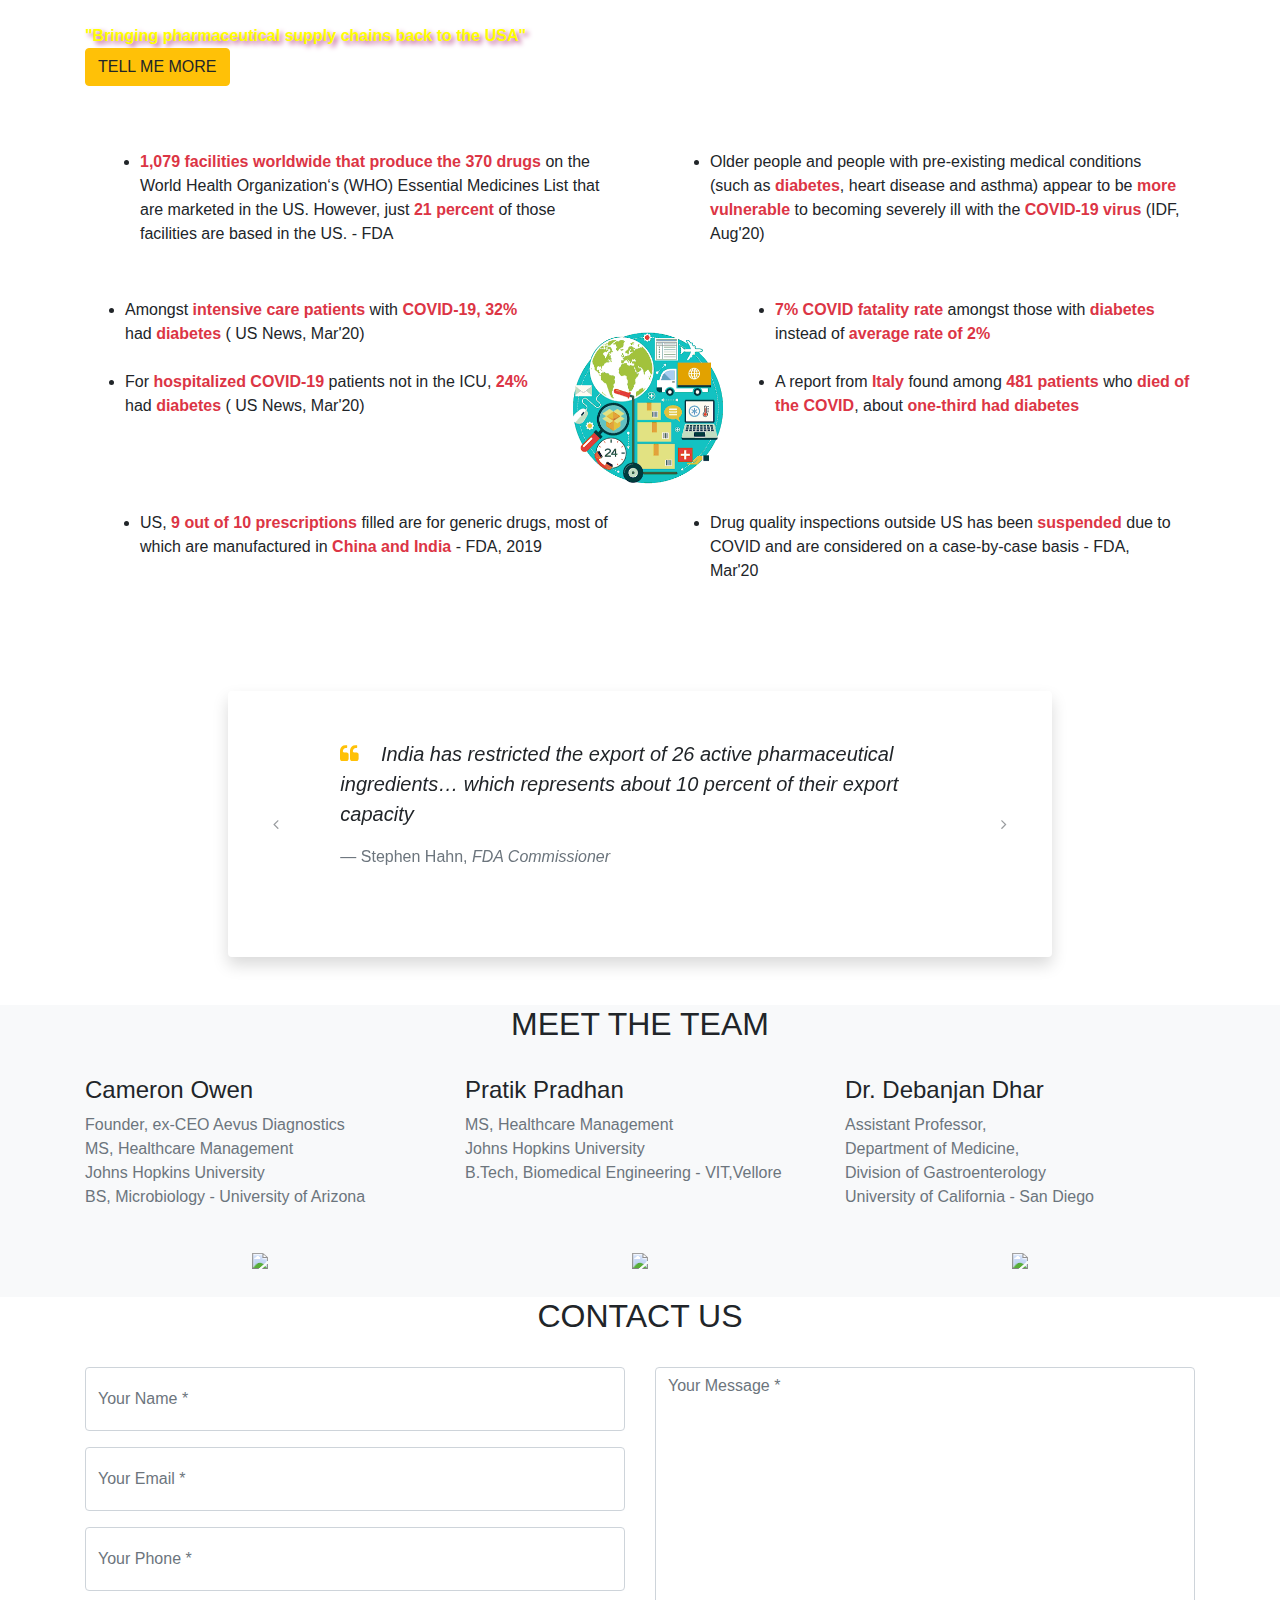
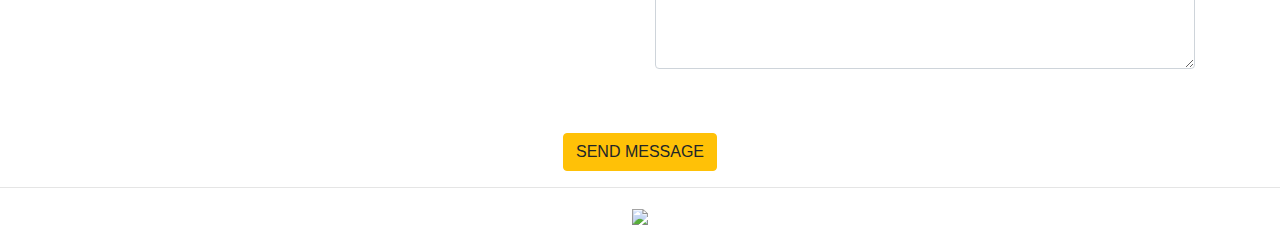
==== index.html @ 58c50e94 "Update index.html" ====
<!DOCTYPE html>
<html lang="en">

<head>

  <meta charset="utf-8" />
  <meta name="viewport" content="width=device-width, initial-scale=1, shrink-to-fit=no" />
  <meta name="description" content="https://www.rbio.online/
Synthetic biotechnology techniques for insulin manufacturing to make diabetes cure more affordable and accessible. " />
  <meta name="author" content="" />
  <title>Insulin Manufacturing | RBIO | United States</title>
  <link rel="icon" type="image/x-icon" href="images\logo.png" />
  <!-- Font Awesome icons (free version)-->
  <link rel="stylesheet" href="path/to/font-awesome/css/font-awesome.min.css">
  <!-- Add icon library -->
<link rel="stylesheet" href="https://cdnjs.cloudflare.com/ajax/libs/font-awesome/4.7.0/css/font-awesome.min.css">
  <script src="https://use.fontawesome.com/releases/v5.13.0/js/all.js" crossorigin="anonymous"></script>
  <!-- Google fonts-->
  <link href="https://fonts.googleapis.com/css2?family=Libre+Baskerville:wght@700&display=swap" rel="stylesheet">
  <link href="https://fonts.googleapis.com/css2?family=Red+Rose&display=swap" rel="stylesheet">
  <link href="https://fonts.googleapis.com/css2?family=Merriweather&display=swap" rel="stylesheet">
  <link href="https://fonts.googleapis.com/css2?family=Marcellus&display=swap" rel="stylesheet">
  <link href="https://fonts.googleapis.com/css2?family=Montserrat:wght@500&family=Nanum+Gothic:wght@700&display=swap" rel="stylesheet">
  <link href="https://fonts.googleapis.com/css?family=Montserrat:400,700" rel="stylesheet" type="text/css" />
  <link href="https://fonts.googleapis.com/css?family=Droid+Serif:400,700,400italic,700italic" rel="stylesheet" type="text/css" />
  <link href="https://fonts.googleapis.com/css?family=Roboto+Slab:400,100,300,700" rel="stylesheet" type="text/css" />
  <link href="https://fonts.googleapis.com/css2?family=Gayathri:wght@700&display=swap" rel="stylesheet">
  <!-- Core theme CSS (includes Bootstrap)-->
  <link href="css/styles.css" rel="stylesheet" />
  <!-- Bootstrap -->

<!-- ===================================================== -->
<!-- TEMP -->
<link rel="stylesheet" href="https://cdnjs.cloudflare.com/ajax/libs/aos/2.1.1/aos.css">
<!-- ===================================================== -->

  <!-- CSS only -->
  <link rel="stylesheet" href="https://stackpath.bootstrapcdn.com/bootstrap/4.5.2/css/bootstrap.min.css" integrity="sha384-JcKb8q3iqJ61gNV9KGb8thSsNjpSL0n8PARn9HuZOnIxN0hoP+VmmDGMN5t9UJ0Z" crossorigin="anonymous">

</head>

<body id="page-top">
  <!-- Navigation-->
  <nav class="navbar navbar-expand-lg navbar-dark fixed-top  nav-black " id="mainNav">
    <div class="container-fluid ">
      <a class="navbar-brand js-scroll-trigger" href="#page-top"><img class="brand-image" src="images\rbio vector fina.webp" alt="" /></a>
      <button class="navbar-toggler navbar-toggler-right" type="button" data-toggle="collapse" data-target="#navbarResponsive" aria-controls="navbarResponsive" aria-expanded="false" aria-label="Toggle navigation">
        Menu
        <i class="fas fa-bars ml-1"></i>
      </button>
      <div class="collapse navbar-collapse my-2 my-sm-0  " id="navbarResponsive">
        <ul class="navbar-nav text-uppercase ml-auto ">
          <li class="nav-item"><a class="nav-link js-scroll-trigger" href="#tell-me-more">Home</a></li>
          <li class="nav-item"><a class="nav-link js-scroll-trigger" href="about-us.html">About Us</a></li>
          <li class="nav-item"><a class="nav-link js-scroll-trigger" href="#team">Team</a></li>
          <li class="nav-item"><a class="nav-link js-scroll-trigger" href="#contact">Contact</a></li>
        </ul>
      </div>
    </div>
  </nav>
  <!-- Masthead-->
  <header class="masthead">
    <div class="container">
      <picture>
        <img class="logo-image" src="images\rbio vector fina.webp" alt="">
      </picture>
      <div class="masthead-heading" style="color:yellow; font-weight:700; text-shadow:3px 3px 5px #bc5090; ">"Bringing pharmaceutical supply chains back to the USA"</div>
      <div class="tell-me">
        <a class="btn btn-warning btn-xl text-uppercase js-scroll-trigger " href="#tell-me-more">Tell Me More</a>
      </div>
    </div>
  </header>

  <!-- tell me more -->
<br><br>
  <section class="pb-5 tell-me-padding" id="tell-me-more">

    <div class="container">

      <div class="row">
        <div class="col-md-6">
        <div class="card border-0 ">
            <div class="card-body " data-delay="1000"  style="padding-top: 0; padding-right: 0; padding-left:0;">
         <div class="container">
          <div class="box">
            <div class="content">

              <p data-aos="fade-up" class="card-text text-dark ">
                <ul>
                  <li data-aos="fade-left"> <b class="text-danger">1,079 facilities worldwide that produce the 370 drugs </b> on the World Health Organization‘s (WHO) Essential Medicines List that are marketed in the US. However, just <b class="text-danger">21 percent </b> of those facilities are based in the US. - FDA</li>
                </ul>
              </p>
              </div>
          </div>
        </div>
      </div>
    </div>
  </div>
  <div class="col-md-6">
    <div class="card border-0 ">
        <div class="card-body " data-delay="1000"  style="padding-top: 0; padding-right: 0; padding-left:0;">
     <div class="container">
      <div class="box">
        <div class="content">

          <p data-aos="fade-up" class="card-text text-dark ">
            <ul>
              <li data-aos="fade-right">Older people and people with pre-existing medical conditions (such as <b class="text-danger">diabetes</b>, heart disease and asthma) appear to be <b class="text-danger">more vulnerable</b> to becoming severely ill with the <b class="text-danger">COVID-19 virus</b> (IDF, Aug'20)</li>
             

            </ul>
          </p>
          </div>
      </div>
    </div>
  </div>
</div>
</div>
</div>
        <div class="row">
          <br>
          <div class="col-md-5" style="padding-top: 0; padding-right: 0; padding-left:0;">
            <div class="card border-0 ">
                <div class="card-body " data-delay="1000" style="padding-top: 0; padding-right: 0; padding-left:0;">
                  <!-- <h5 class="card-title">Card title</h5> -->
            <div class="container">
              <div class="box">
                <div class="content">

                  <p data-aos="fade-up" class="card-text text-dark ">
                    <ul>
                      <li data-aos="fade-left">Amongst <b class="text-danger">intensive care patients</b> with <b class="text-danger">COVID-19, 32%</b> had <b class="text-danger">diabetes</b> ( US News, Mar'20)</li>
<br>
                      <li data-aos="fade-left">For <b class="text-danger">hospitalized COVID-19</b> patients not in the ICU, <b class="text-danger">24%</b> had <b class="text-danger">diabetes</b> ( US News, Mar'20)</li>
                      
                     
                    </ul>
                  </p>
                  </div>
              </div>
            </div>

                </div>
              </div>

          </div>
          <div class="col-md-2" style="padding-top: 0; padding-right: 0; padding-left:0; padding-bottom: 10px;">
            <br><br>
              <img data-aos="fade-up" src="images\tell-me (1).png"  class="img-fluid" alt="" >
          </div>

          <div class="col-md-5" style="padding-top: 0; padding-right: 0; padding-left:0;">
            <div class="card border-0 ">
                <div class="card-body " data-delay="1000" style="padding-top: 0; padding-right: 0; padding-left:0;">
            <div class="container"  style="padding-top: 0; padding-right: 0; padding-left:0;">
              <div class="box">
                <div class="content">

                  <p data-aos="fade-up" class="card-text text-dark ">
                    <ul>
                      <li data-aos="fade-right"><b class="text-danger">7% COVID fatality rate</b> amongst those with <b class="text-danger">diabetes</b> instead of <b class="text-danger">average rate of 2%</b></li>
<br>
                      <li data-aos="fade-right">A report from <b class="text-danger">Italy</b> found among <b class="text-danger">481 patients</b> who <b class="text-danger">died of the COVID</b>, about <b class="text-danger">one-third had diabetes</b></li>

                    </ul>
                  </p>
                  </div>
              </div>
            </div>

                </div>
              </div>

          </div>
        </div>
        <div class="row">
          <div class="col-md-6">
          <div class="card border-0 ">
              <div class="card-body " data-delay="1000"  style="padding-top: 0; padding-right: 0; padding-left:0;">
           <div class="container">
            <div class="box">
              <div class="content">
  
                <p data-aos="fade-up" class="card-text text-dark ">
                  <ul>
                    <li data-aos="fade-left">US,<b class="text-danger"> 9 out of 10 prescriptions</b> filled are for generic drugs, most of which are manufactured in <b class="text-danger">China and India</b>   - FDA, 2019</li>
                    <br>
                                         
                  </ul>
                </p>
                </div>
            </div>
          </div>
        </div>
      </div>
    </div>
    <div class="col-md-6">
      <div class="card border-0 ">
          <div class="card-body " data-delay="1000"  style="padding-top: 0; padding-right: 0; padding-left:0;">
       <div class="container">
        <div class="box">
          <div class="content">
  
            <p data-aos="fade-up" class="card-text text-dark ">
              <ul>
                <li data-aos="fade-right">Drug quality inspections outside US has been <b class="text-danger">suspended</b> due to COVID and are considered on a case-by-case basis - FDA, Mar'20
                </li>
<br>               
  
              </ul>
            </p>
            </div>
        </div>
      </div>
    </div>
  </div>
  </div>
  </div>
      </div>


<br><br>

        <div data-aos="fade-up" class="col-lg-10 col-xl-8 mx-auto">
          <div class="p-5 bg-white shadow rounded">
            <!-- Bootstrap carousel-->
            <div class="carousel slide" id="carouselExampleIndicators" data-ride="carousel">
              <!-- Bootstrap carousel indicators [nav] -->
              <ol class="carousel-indicators mb-0">
                <li class="active" data-target="#carouselExampleIndicators" data-slide-to="0"></li>
                <li data-target="#carouselExampleIndicators" data-slide-to="1"></li>
                <li data-target="#carouselExampleIndicators" data-slide-to="2"></li>
              </ol>


              <!-- Bootstrap inner [slides]-->
              <div class="carousel-inner px-5 pb-4">
                <!-- Carousel slide-->
                <div class="carousel-item active">
                  <div class="media">
                    <!-- <img class="rounded-circle img-thumbnail" src="images\Stephen_M._Hahn_official_photo.jpg" alt="" width="75"> -->
                    <div class="media-body ml-3">
                      <blockquote class="blockquote border-0 p-0">
                        <p class="font-italic lead"> <i class="fa fa-quote-left mr-3 text-warning"></i> India has restricted the export of 26 active pharmaceutical ingredients… which represents about 10 percent of their export capacity</p>
                        <footer class="blockquote-footer">Stephen Hahn,
                          <cite title="Source Title">FDA Commissioner</cite>
                        </footer>
                      </blockquote>
                    </div>
                  </div>
                </div>

                <!-- Carousel slide-->
                <div class="carousel-item">
                  <div class="media">
                    <!-- <img class="rounded-circle img-thumbnail" src="images\images.png" alt="" width="75"> -->
                    <div class="media-body ml-3">
                      <blockquote class="blockquote border-0 p-0">
                        <p class="font-italic lead"> <i class="fa fa-quote-left mr-3 text-warning"></i>FDA has identified about 20 other drugs, which solely source their active pharmaceutical ingredients or finished drug products from China</p>
                        <footer class="blockquote-footer">FDA statement,
                          <cite title="Source Title">Feb'20</cite>
                        </footer>
                      </blockquote>
                    </div>
                  </div>
                </div>

                <!-- Carousel slide-->
                <div class="carousel-item">
                  <div class="media">
                    <!-- <img class="rounded-circle img-thumbnail" src="images\jp duffy.jpg" alt="" width="75"> -->
                    <div class="media-body ml-3">
                      <blockquote class="blockquote border-0 p-0">
                        <p class="font-italic lead"> <i class="fa fa-quote-left mr-3 text-warning"></i>US is the largest consumer (45-50 %) of pharmaceutical products globally but imports more than half of it's APIs and finished products.</p>
                        <footer class="blockquote-footer">J.P. Duffy,
                          <cite title="Source Title">Reed Smith Partner</cite>
                        </footer>
                      </blockquote>
                    </div>
                  </div>
                </div>
              </div>


              <!-- Bootstrap controls [dots]-->
              <a class="carousel-control-prev width-auto" href="#carouselExampleIndicators" role="button" data-slide="prev" style="padding-right:8rem;">
                <i class="fa fa-angle-left text-dark text-lg"></i>
                <span class="sr-only">Previous</span>
              </a>
              <a class="carousel-control-next width-auto" href="#carouselExampleIndicators" role="button" data-slide="next" style="padding-left:8rem;">
                <i class="fa fa-angle-right text-dark text-lg"></i>
                <span class="sr-only">Next</span>
              </a>
            </div>
          </div>
        </div>
      </div>
    </div>
    </div>
  </section>


  <!-- Team-->
  <section class="page-section bg-light"  id="team">
    <div class="container">
      <div class="text-center">
        <h2 data-aos="fade-up" class="section-heading text-uppercase">Meet the Team</h2>
      </div>
      <div class="row">
        <div class="col-lg-4">
          <div class="team-member" style="margin-bottom:0;">
            <img data-aos="fade-up" style="filter:grayscale(100%);" class="mx-auto rounded-circle" src="https://media-exp1.licdn.com/dms/image/C4E03AQERvMav9IValw/profile-displayphoto-shrink_800_800/0?e=1602115200&v=beta&t=X6bChnfVKE9Q0WVl_WSbTFUnz19Z4Dm-DbPeHJP2Cxc" alt="" />
            <h4 data-aos="fade-up">Cameron Owen</h4>
            <p data-aos="fade-up" class="text-muted job-detail">Founder, ex-CEO Aevus Diagnostics<br>
              MS, Healthcare Management <br />Johns Hopkins University <br>

              BS, Microbiology - University of Arizona</p>
            <br>
          </div>
          <div style="text-align: center;">
            <a data-aos="fade-up" href="https://www.linkedin.com/in/camerondowen/" ><img style="margin:auto;" src="https://img.icons8.com/color/48/000000/linkedin.png"/></a>
          </div>
<br>
        </div>
        <div class="col-lg-4">
          <div class="team-member" style="margin-bottom:0;">
            <img data-aos="fade-up" style="filter:grayscale(100%);" class="mx-auto rounded-circle" src="images\pratik-pradhan-final.jpg" alt="" />
            <h4 data-aos="fade-up">Pratik Pradhan</h4>
            <p data-aos="fade-up" class="text-muted job-detail-2">
              MS, Healthcare Management <br>
              Johns Hopkins University <br>
              B.Tech, Biomedical Engineering - VIT,Vellore<br />
            </p>
            <br>
            <br>
          </div>
          <div style="text-align:center;">
            <a data-aos="fade-up" href="https://www.linkedin.com/in/pnishat/" ><img style="margin:auto;" src="https://img.icons8.com/color/48/000000/linkedin.png"/></a>
          </div>
<br>
        </div>
        <div class="col-lg-4">
          <div class="team-member" style="margin-bottom:0;">
            <img data-aos="fade-up" style="filter:grayscale(100%); -webkit-filter: grayscale(100%); " class="mx-auto rounded-circle" src="https://media-exp1.licdn.com/dms/image/C4D03AQFKTibyIqmXsg/profile-displayphoto-shrink_800_800/0?e=1602115200&v=beta&t=62TuybtKbGX82Ji5CXmbvQ4Ebbch2mWfKvE7vBGTvJM" alt="" />
            <h4 data-aos="fade-up">Dr. Debanjan Dhar</h4>
            <p data-aos="fade-up" class="text-muted job-detail">Assistant Professor,<br /> Department of Medicine, <br>
              Division of Gastroenterology <br>
              University of California - San Diego</p>
            <br />
      </div>
      <div style="text-align:center;">
        <a data-aos="fade-up" href="https://www.linkedin.com/in/debanjan-dhar-5b862b17/" ><img style="margin:auto;" src="https://img.icons8.com/color/48/000000/linkedin.png"/></a>
<br>
      </div>
    </div>
  </section>
  <!-- Contact-->

  <section class="page-section" id="contact">
    <div class="container">
      <div class="text-center">
        <h2 data-aos="fade-up" class="section-heading text-uppercase">Contact Us</h2>
        <br>
      </div>
      <form id="conForm" class="label" action="mailto:info@cameron@rbio.online" method="post" enctype="text/plain">
        <div class="row align-items-stretch mb-5">
          <div class="col-md-6">
            <div class="form-group">
              <input data-aos="fade-up" style="height:4rem" ; class="form-control" type="text" id="name" placeholder="Your Name *" required="required" name="Name:" data-validation-required-message="Please enter your name." value="">
              <p class="help-block text-danger"></p>
            </div>
            <div class="form-group">
              <input data-aos="fade-up" style="height:4rem" ; class="form-control" type="email" id="email" placeholder="Your Email *" required="required" name="Email: " data-validation-required-message="Please enter your email address." value="">
              <p class="help-block text-danger"></p>

            </div>
            <div class="form-group mb-md-0">
              <input data-aos="fade-up" style="height:4rem" ; class="form-control" id="phone" type="tel" placeholder="Your Phone *" required="required" name="Phone No: " data-validation-required-message="Please enter your phone number." value="">
              <p class="help-block text-danger"></p>

            </div>
          </div>
          <div class="col-md-6">
            <div class="form-group form-group-textarea mb-md-0">
              <textarea data-aos="fade-up" class="form-control" id="message" placeholder="Your Message *" required="required" name="Message sending: " data-validation-required-message="Please enter a message." rows="12" cols="40"></textarea>
              <p class="help-block text-danger"></p>

            </div>
          </div>
        </div>
        <div class="text-center">
          <div id="success"></div>
          <button data-aos="fade-up" class="btn btn-warning btn-xl text-uppercase" id="sendMessageButton" name="" type="submit">Send Message</button>
        </div>
      </form>
    </div>
  </section>

  <!-- Footer-->

  <div style="margin:auto; text-align:center;">
    <hr>
    <a style="margin:auto;"href="https://www.linkedin.com/company/rbio/about/" ><img style="margin:auto;" src="https://img.icons8.com/color/48/000000/linkedin.png"/></a>
  </div>

  <br>

  <!-- Bootstrap core JS-->
  <script src="https://cdnjs.cloudflare.com/ajax/libs/jquery/3.5.1/jquery.min.js"></script>
  <script src="https://stackpath.bootstrapcdn.com/bootstrap/4.5.0/js/bootstrap.bundle.min.js"></script>
  <!--Third party plugin JS-->
  <script src="https://cdnjs.cloudflare.com/ajax/libs/jquery-easing/1.4.1/jquery.easing.min.js"></script>
  <!-- Contact form JS-->
  <script src="assets/mail/jqBootstrapValidation.js"></script>
  <script src="assets/mail/contact_me.js"></script>
  <!-- Core theme JS-->
  <script src="js/scripts.js"></script>

  <!--  -->
  <!-- JS, Popper.js, and jQuery -->
  <script src="https://code.jquery.com/jquery-3.5.1.slim.min.js" integrity="sha384-DfXdz2htPH0lsSSs5nCTpuj/zy4C+OGpamoFVy38MVBnE+IbbVYUew+OrCXaRkfj" crossorigin="anonymous"></script>
  <script src="https://cdn.jsdelivr.net/npm/popper.js@1.16.1/dist/umd/popper.min.js" integrity="sha384-9/reFTGAW83EW2RDu2S0VKaIzap3H66lZH81PoYlFhbGU+6BZp6G7niu735Sk7lN" crossorigin="anonymous"></script>
  <script src="https://stackpath.bootstrapcdn.com/bootstrap/4.5.2/js/bootstrap.min.js" integrity="sha384-B4gt1jrGC7Jh4AgTPSdUtOBvfO8shuf57BaghqFfPlYxofvL8/KUEfYiJOMMV+rV" crossorigin="anonymous"></script>

<!-- TEMP -->
<!-- <script src="js/jquery.min.js"></script> -->
<!-- <script src="bootstrap/js/bootstrap.min.js"></script> -->
<script src="https://cdnjs.cloudflare.com/ajax/libs/aos/2.1.1/aos.js"></script>
<!-- <script src="https://cdnjs.cloudflare.com/ajax/libs/jquery-easing/1.4.1/jquery.easing.min.js"></script> -->
<!-- <script src="https://cdnjs.cloudflare.com/ajax/libs/magnific-popup.js/1.1.0/jquery.magnific-popup.min.js"></script> -->
<script src="js/script.min.js"></script>
<!-- TEMP// -->

</body>

</html>
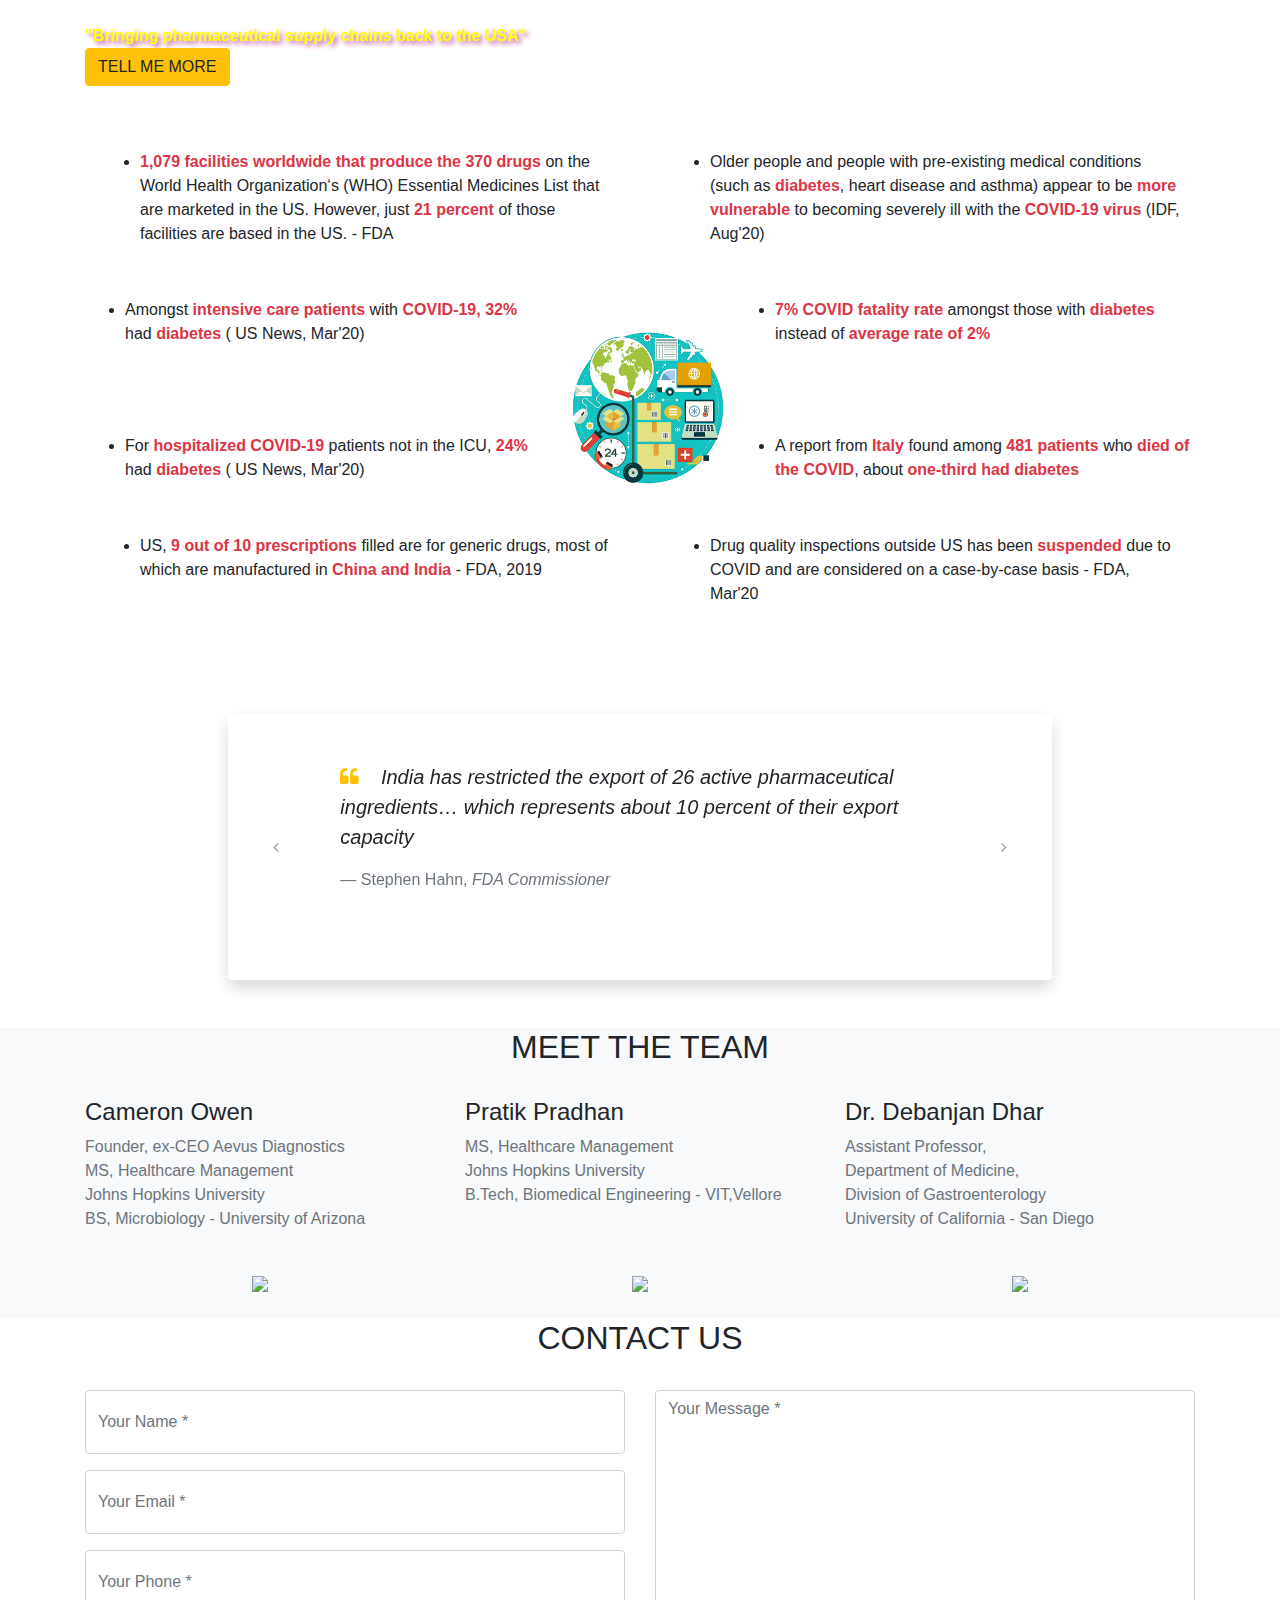
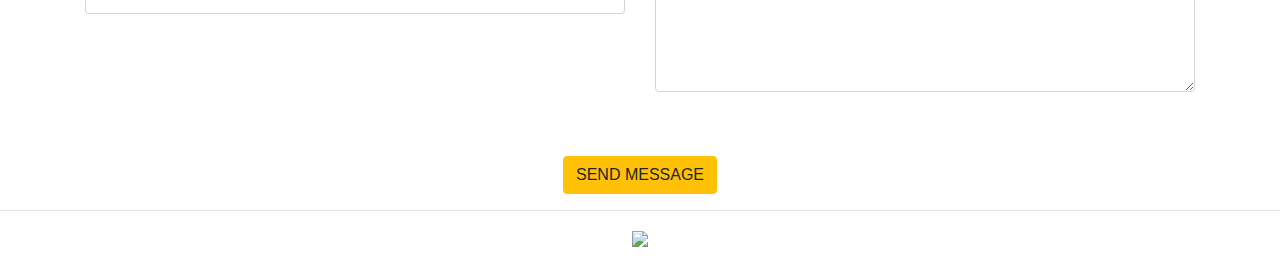
==== commit 7f425860: "Update index.html" ====
--- a/index.html
+++ b/index.html
@@ -118,8 +118,7 @@
 </div>
 </div>
         <div class="row">
-          <br>
-          <div class="col-md-5" style="padding-top: 0; padding-right: 0; padding-left:0;">
+            <div class="col-md-5" style="padding-top: 0; padding-right: 0; padding-left:0;">
             <div class="card border-0 ">
                 <div class="card-body " data-delay="1000" style="padding-top: 0; padding-right: 0; padding-left:0;">
                   <!-- <h5 class="card-title">Card title</h5> -->
@@ -130,10 +129,12 @@
                   <p data-aos="fade-up" class="card-text text-dark ">
                     <ul>
                       <li data-aos="fade-left">Amongst <b class="text-danger">intensive care patients</b> with <b class="text-danger">COVID-19, 32%</b> had <b class="text-danger">diabetes</b> ( US News, Mar'20)</li>
-<br>
+<br>                     
+                    </ul>
+                    <br><br>
+
+                    <ul>
                       <li data-aos="fade-left">For <b class="text-danger">hospitalized COVID-19</b> patients not in the ICU, <b class="text-danger">24%</b> had <b class="text-danger">diabetes</b> ( US News, Mar'20)</li>
-                      
-                     
                     </ul>
                   </p>
                   </div>
@@ -144,7 +145,7 @@
               </div>
 
           </div>
-          <div class="col-md-2" style="padding-top: 0; padding-right: 0; padding-left:0; padding-bottom: 10px;">
+          <div class="col-md-2" style="padding-top: 0; padding-right: 0; padding-left:0; resize:vertical;">
             <br><br>
               <img data-aos="fade-up" src="images\tell-me (1).png"  class="img-fluid" alt="" >
           </div>
@@ -160,8 +161,11 @@
                     <ul>
                       <li data-aos="fade-right"><b class="text-danger">7% COVID fatality rate</b> amongst those with <b class="text-danger">diabetes</b> instead of <b class="text-danger">average rate of 2%</b></li>
 <br>
+
+                    </ul>
+                    <br><br>
+                    <ul>
                       <li data-aos="fade-right">A report from <b class="text-danger">Italy</b> found among <b class="text-danger">481 patients</b> who <b class="text-danger">died of the COVID</b>, about <b class="text-danger">one-third had diabetes</b></li>
-
                     </ul>
                   </p>
                   </div>
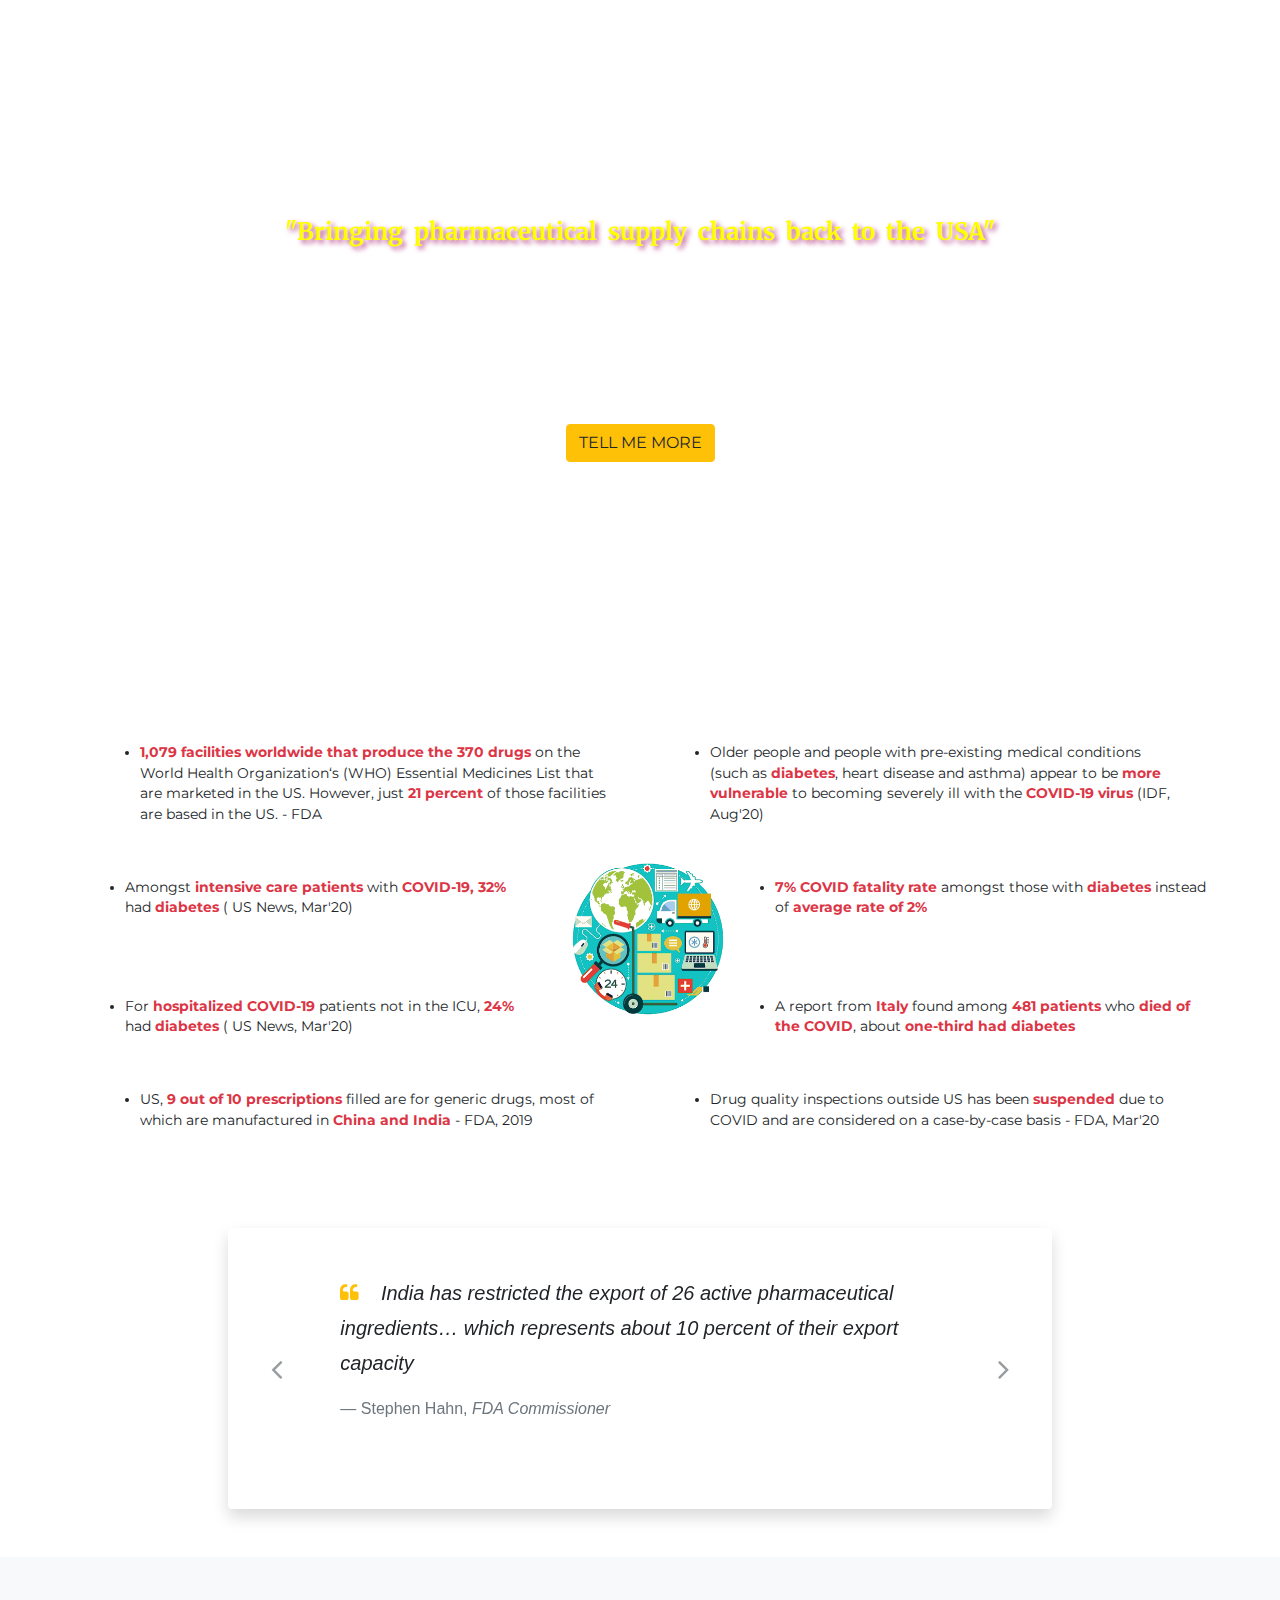
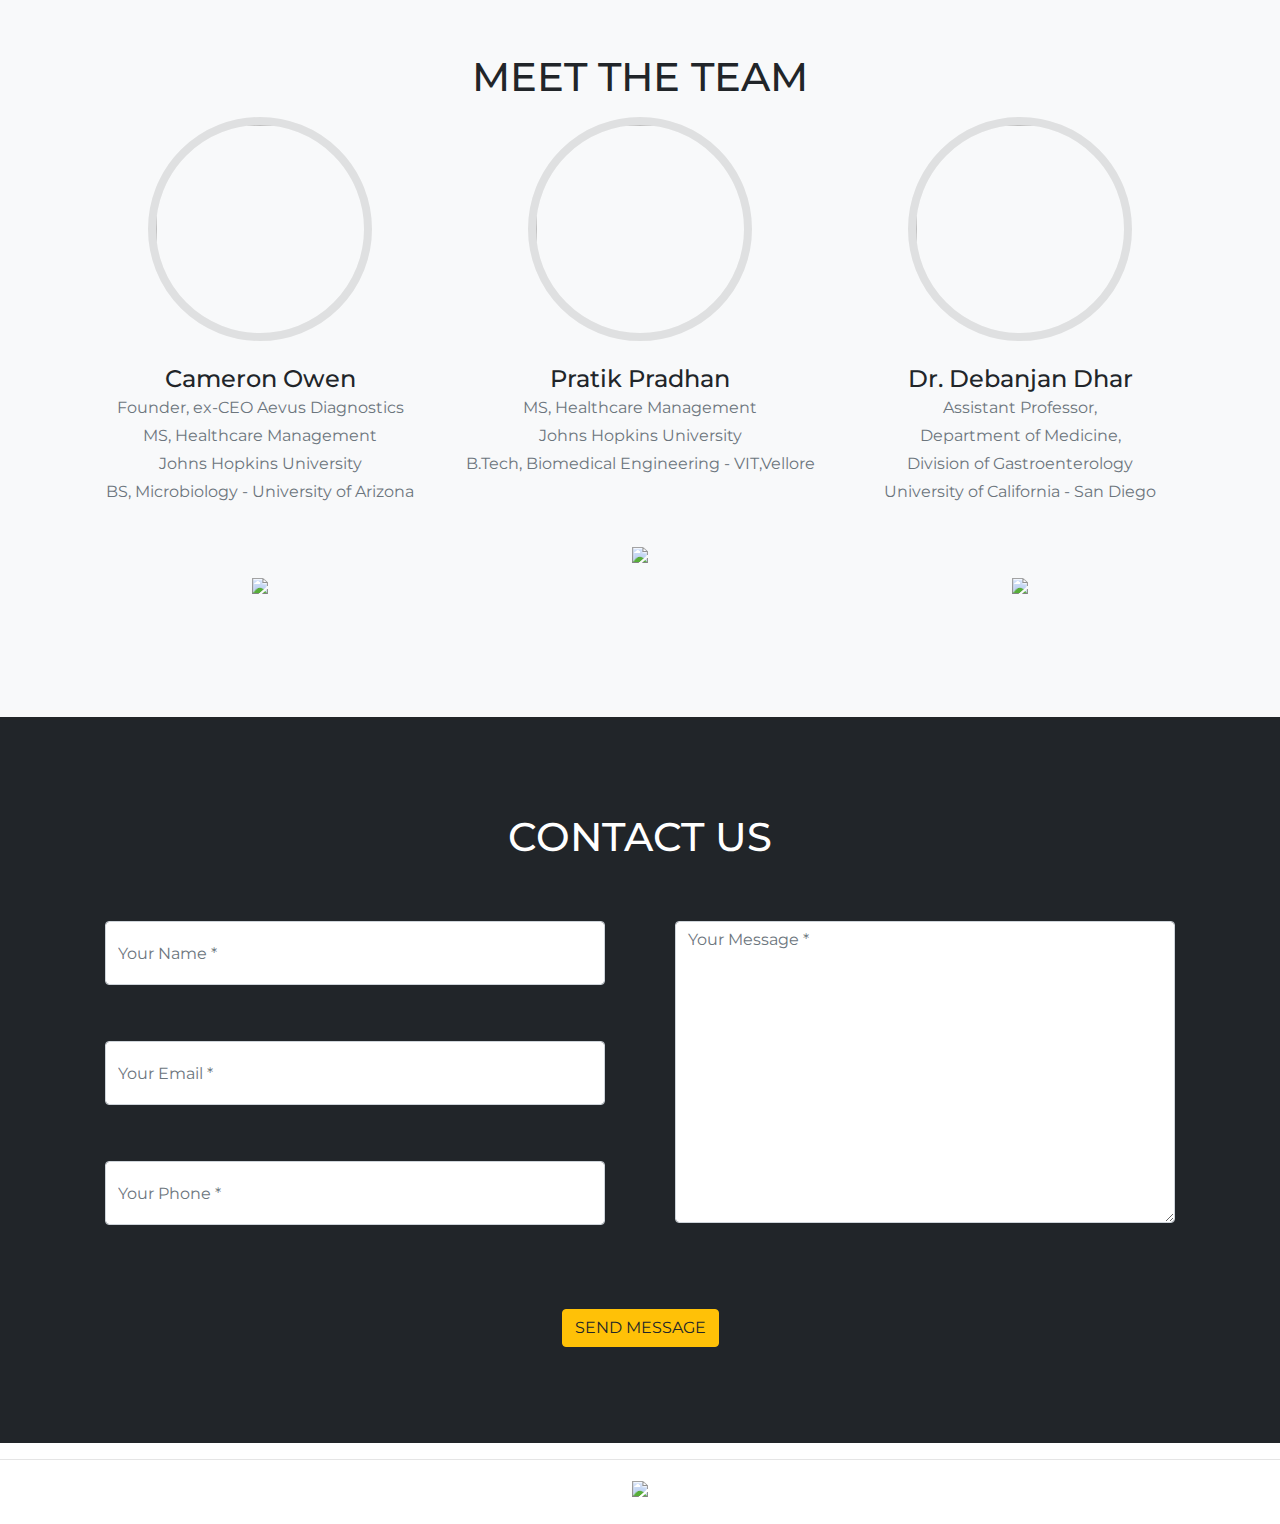
==== commit 31e1dedb: "Update index.html" ====
--- a/index.html
+++ b/index.html
@@ -146,7 +146,6 @@
 
           </div>
           <div class="col-md-2" style="padding-top: 0; padding-right: 0; padding-left:0; resize:vertical;">
-            <br><br>
               <img data-aos="fade-up" src="images\tell-me (1).png"  class="img-fluid" alt="" >
           </div>
 
@@ -366,7 +365,7 @@
         <h2 data-aos="fade-up" class="section-heading text-uppercase">Contact Us</h2>
         <br>
       </div>
-      <form id="conForm" class="label" action="mailto:info@cameron@rbio.online" method="post" enctype="text/plain">
+      <form id="conForm" class="label" action="mailto:cameron@rbio.online" method="post" enctype="text/plain">
         <div class="row align-items-stretch mb-5">
           <div class="col-md-6">
             <div class="form-group">
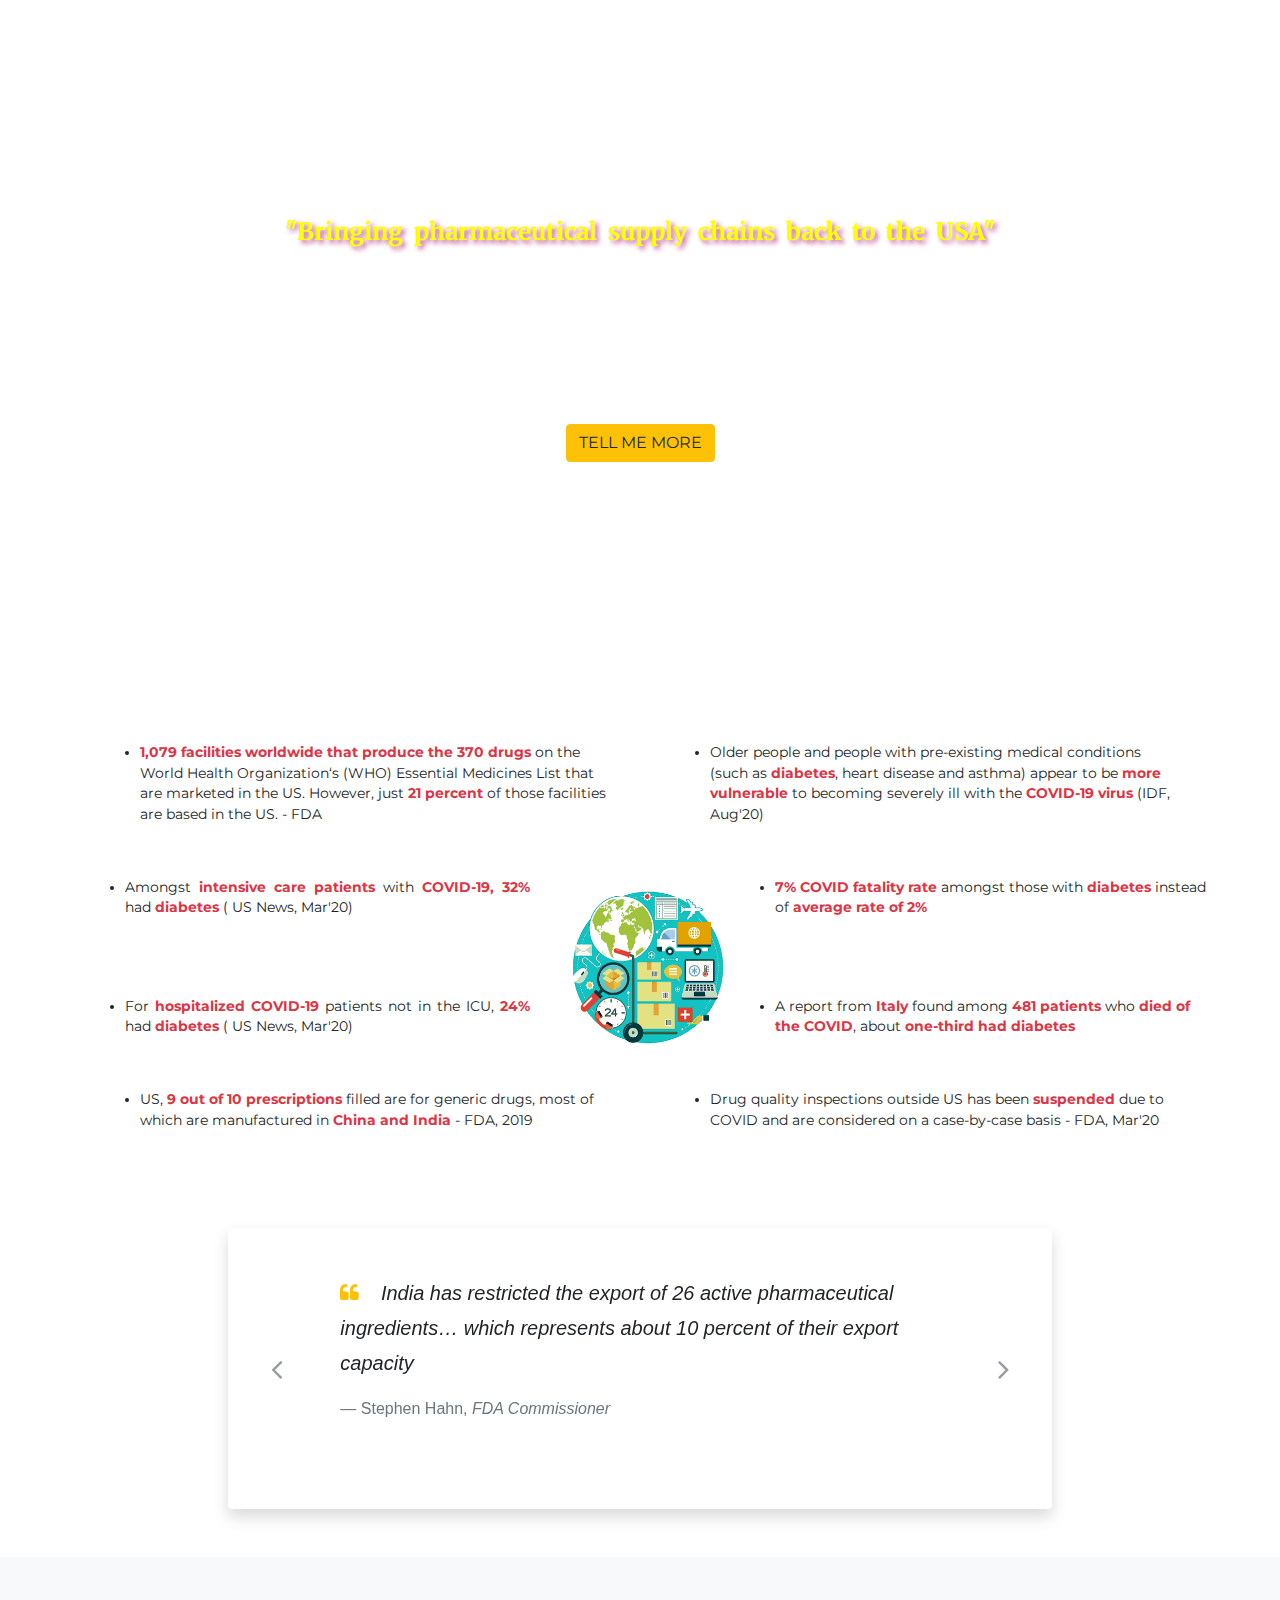
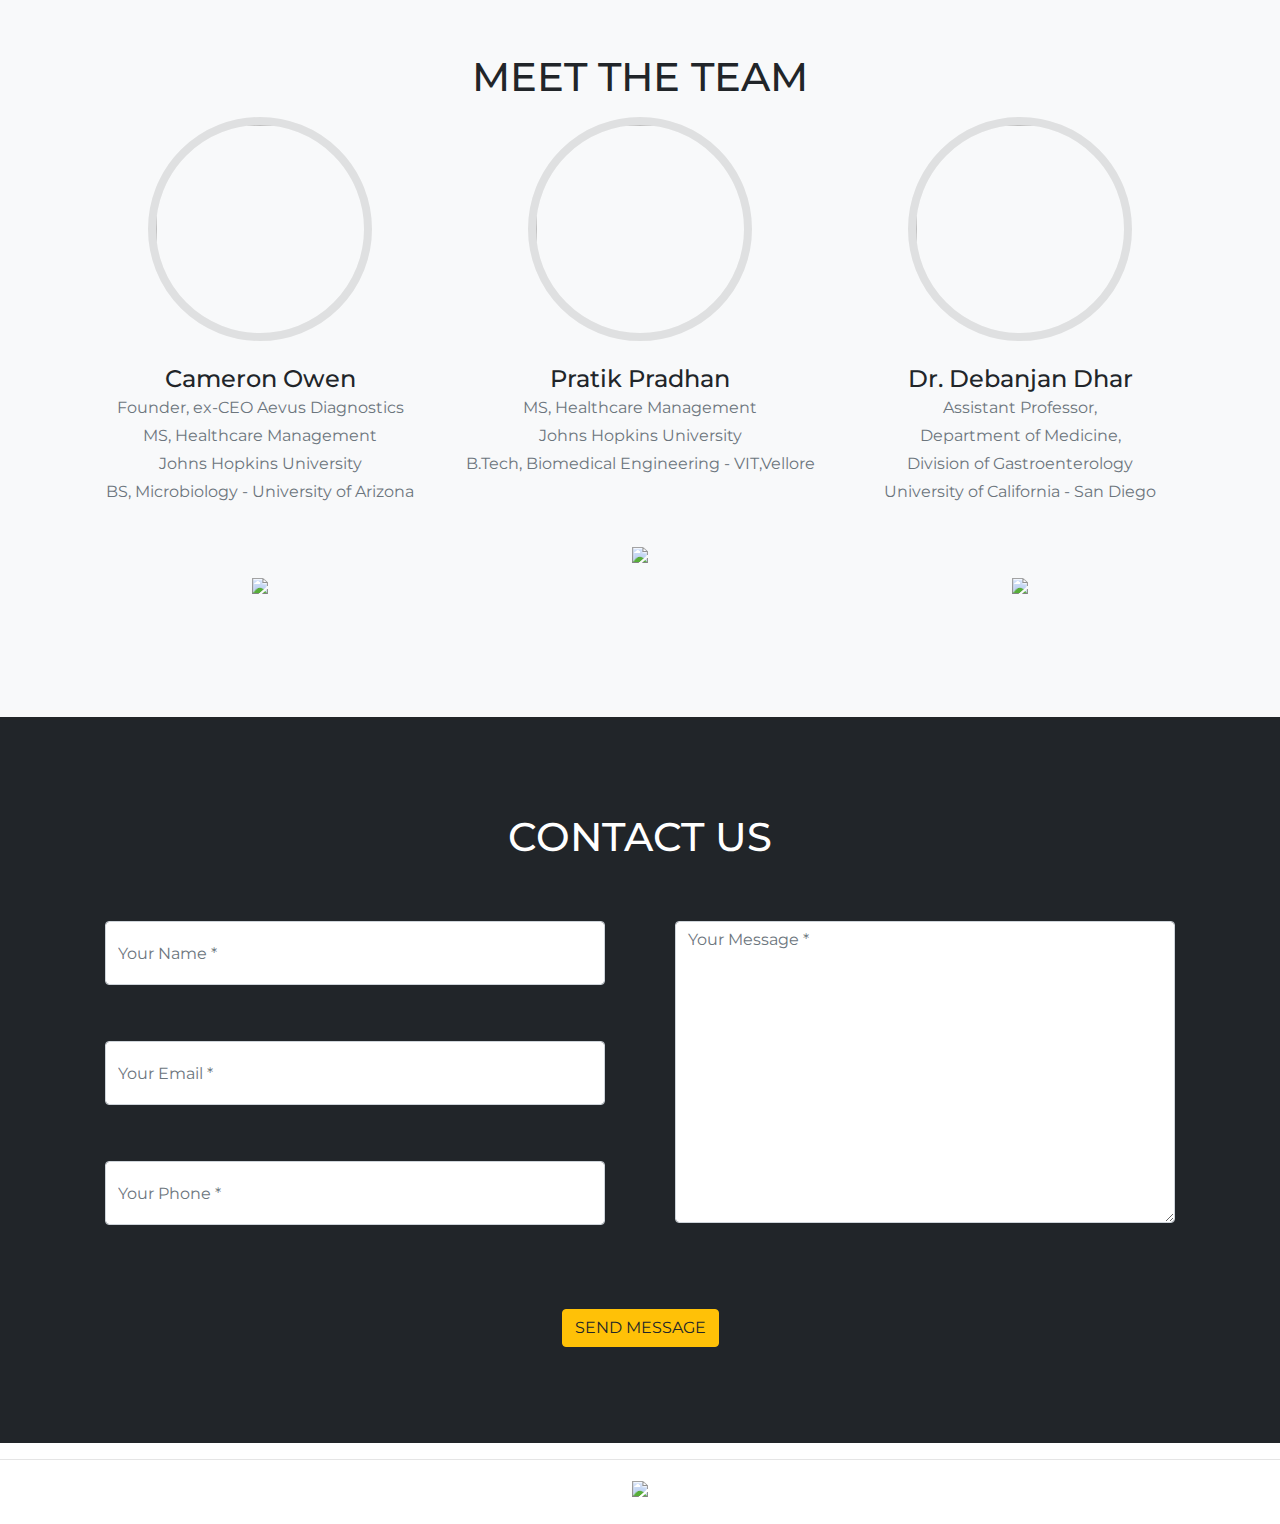
==== commit 7308f9b4: "make the tell-me(1) img center" ====
--- a/index.html
+++ b/index.html
@@ -122,7 +122,7 @@
             <div class="card border-0 ">
                 <div class="card-body " data-delay="1000" style="padding-top: 0; padding-right: 0; padding-left:0;">
                   <!-- <h5 class="card-title">Card title</h5> -->
-            <div class="container">
+            <div class="container" style="text-align: justify;">
               <div class="box">
                 <div class="content">
 
@@ -145,7 +145,7 @@
               </div>
 
           </div>
-          <div class="col-md-2" style="padding-top: 0; padding-right: 0; padding-left:0; resize:vertical;">
+          <div class="col-md-2" style="display: flex; align-items: center;justify-content: center; padding: 0 0 0 0">
               <img data-aos="fade-up" src="images\tell-me (1).png"  class="img-fluid" alt="" >
           </div>
 
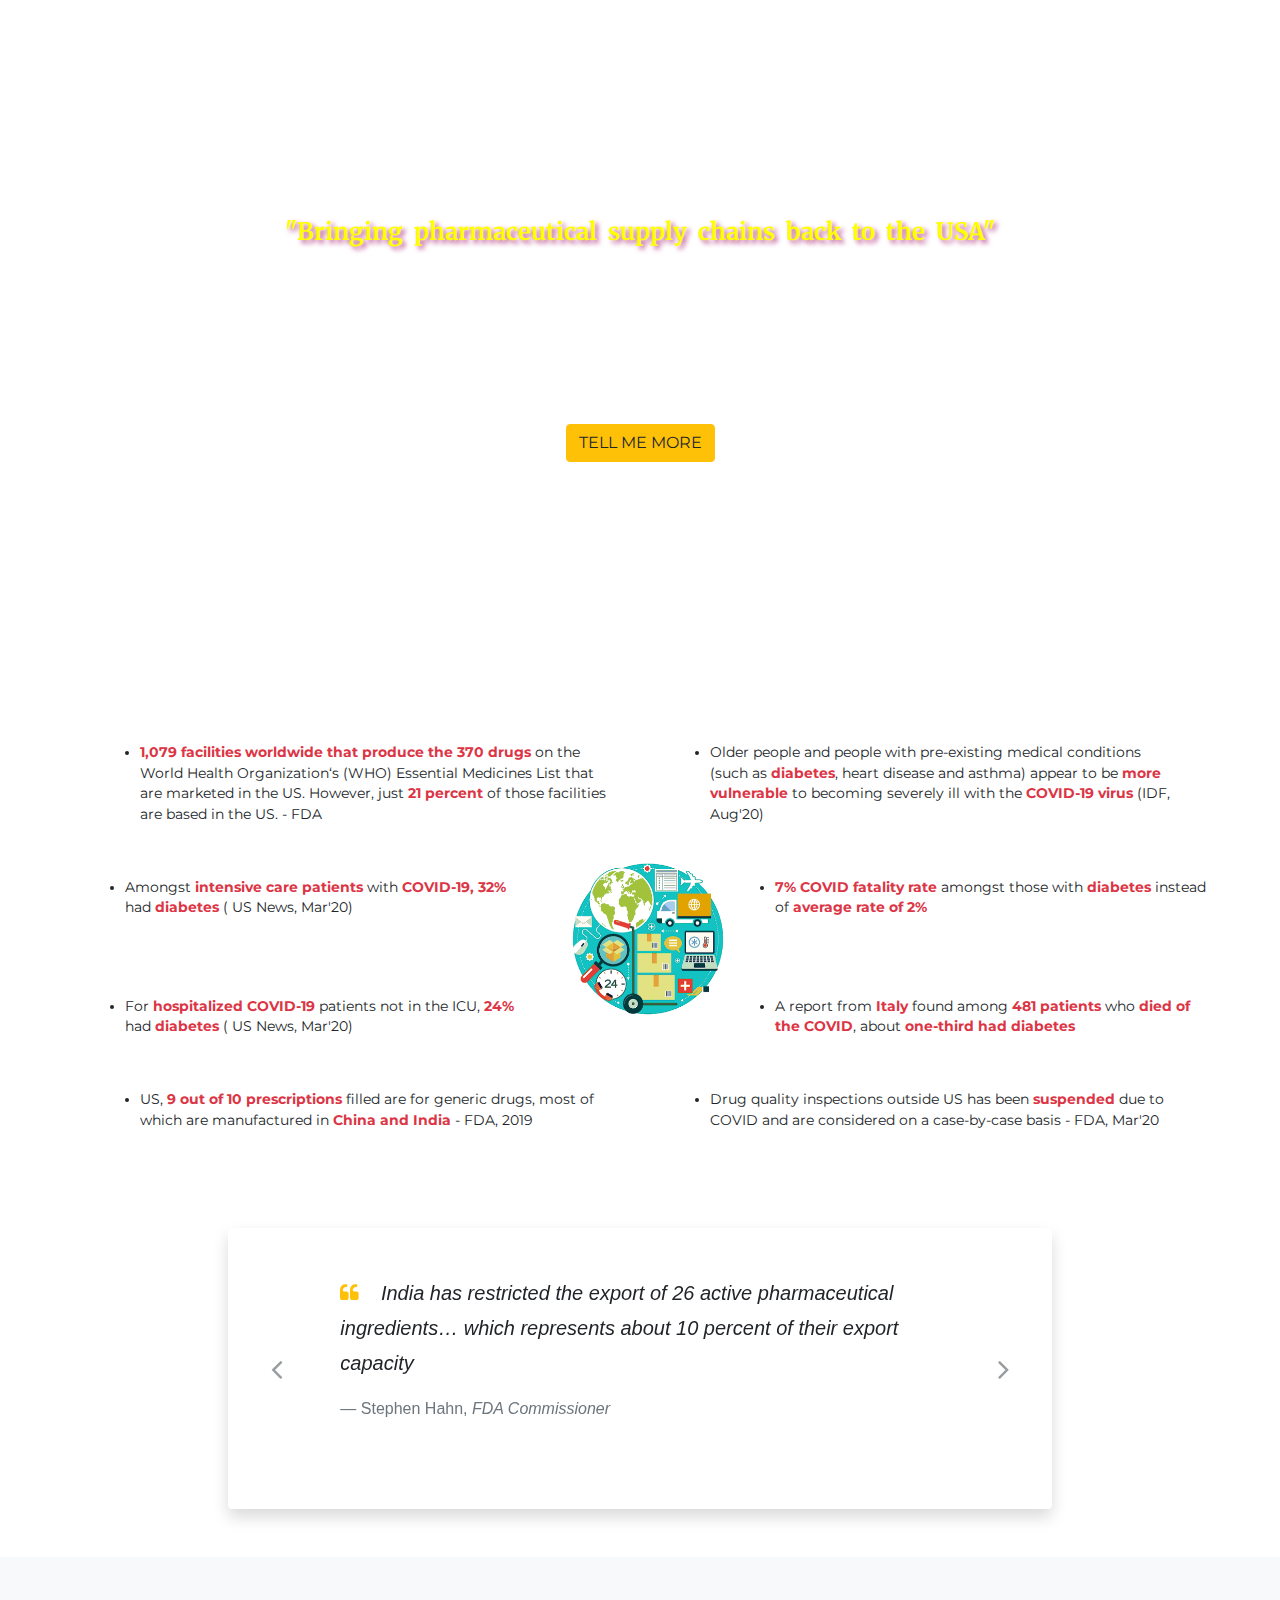
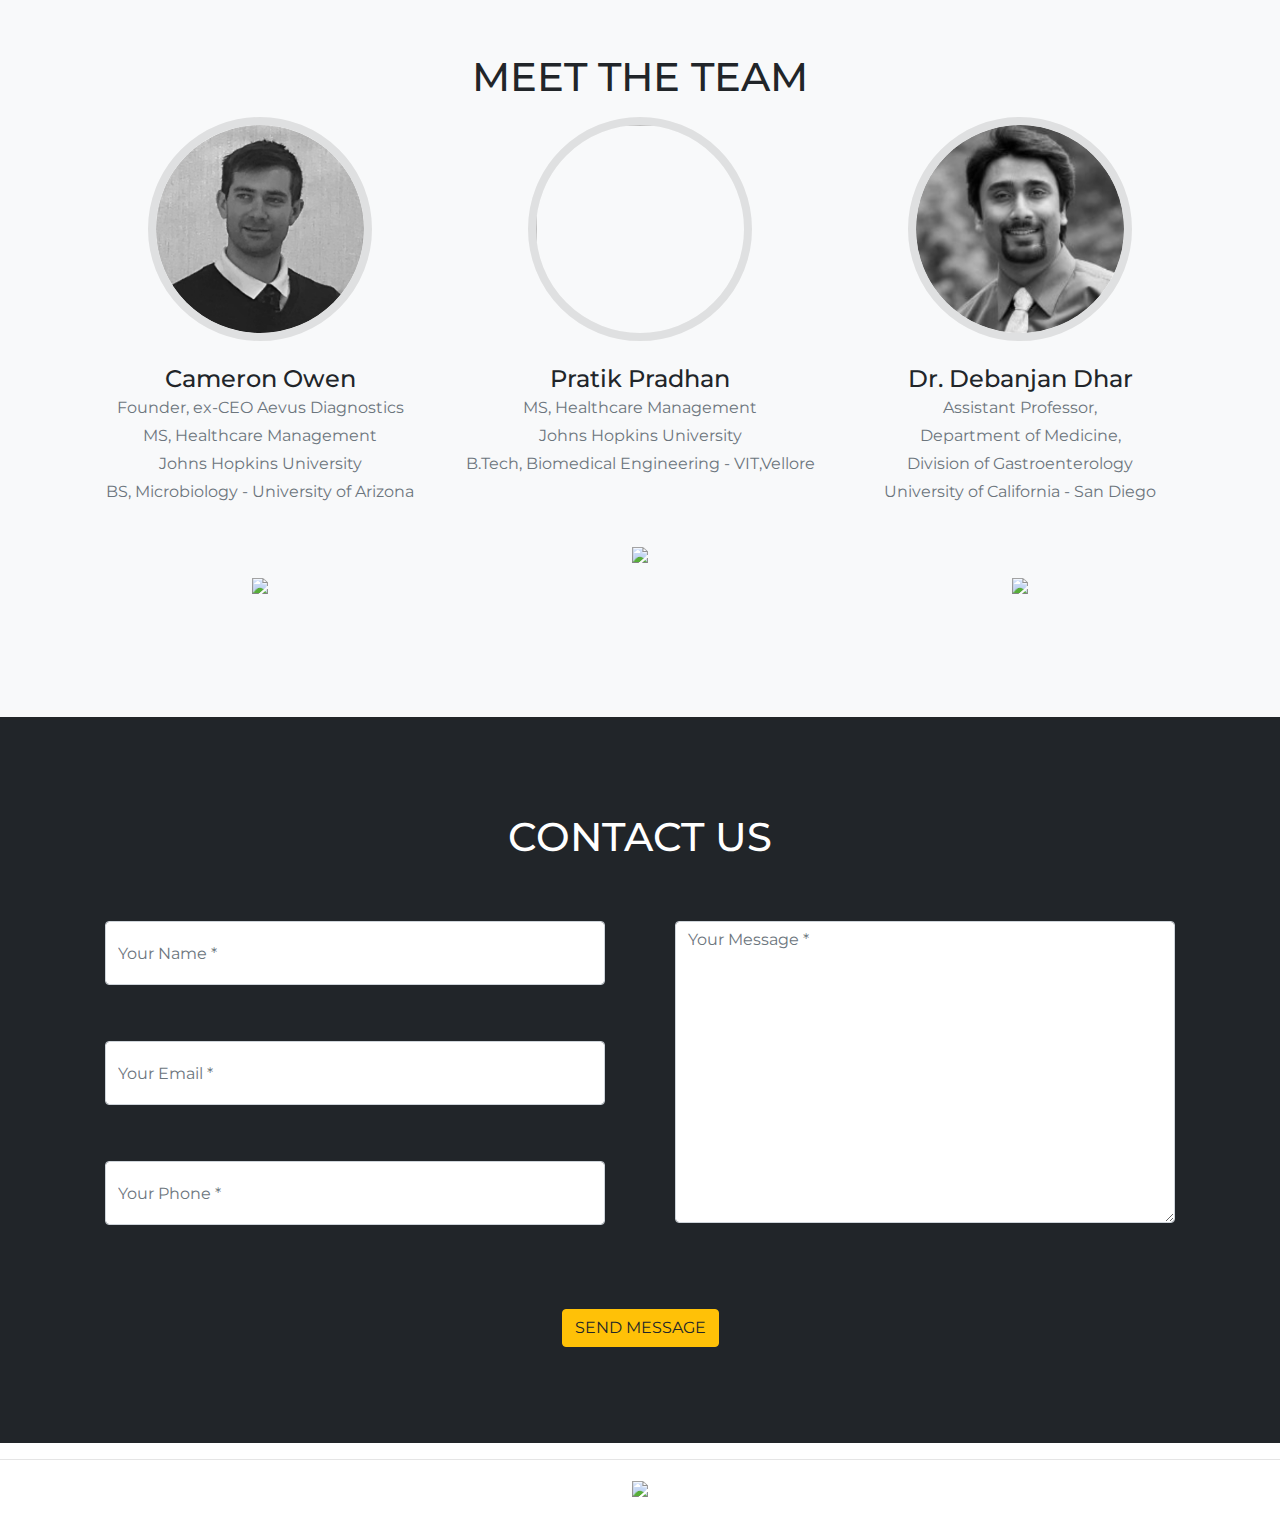
==== commit 73e69607: "Update index.html" ====
--- a/index.html
+++ b/index.html
@@ -122,7 +122,7 @@
             <div class="card border-0 ">
                 <div class="card-body " data-delay="1000" style="padding-top: 0; padding-right: 0; padding-left:0;">
                   <!-- <h5 class="card-title">Card title</h5> -->
-            <div class="container" style="text-align: justify;">
+            <div class="container">
               <div class="box">
                 <div class="content">
 
@@ -145,7 +145,7 @@
               </div>
 
           </div>
-          <div class="col-md-2" style="display: flex; align-items: center;justify-content: center; padding: 0 0 0 0">
+          <div class="col-md-2" style="padding-top: 0; padding-right: 0; padding-left:0; resize:vertical;">
               <img data-aos="fade-up" src="images\tell-me (1).png"  class="img-fluid" alt="" >
           </div>
 
@@ -312,7 +312,7 @@
       <div class="row">
         <div class="col-lg-4">
           <div class="team-member" style="margin-bottom:0;">
-            <img data-aos="fade-up" style="filter:grayscale(100%);" class="mx-auto rounded-circle" src="https://media-exp1.licdn.com/dms/image/C4E03AQERvMav9IValw/profile-displayphoto-shrink_800_800/0?e=1602115200&v=beta&t=X6bChnfVKE9Q0WVl_WSbTFUnz19Z4Dm-DbPeHJP2Cxc" alt="" />
+            <img data-aos="fade-up" style="filter:grayscale(100%);" class="mx-auto rounded-circle" src="images\Cam O III.png" alt="" />
             <h4 data-aos="fade-up">Cameron Owen</h4>
             <p data-aos="fade-up" class="text-muted job-detail">Founder, ex-CEO Aevus Diagnostics<br>
               MS, Healthcare Management <br />Johns Hopkins University <br>
@@ -344,7 +344,7 @@
         </div>
         <div class="col-lg-4">
           <div class="team-member" style="margin-bottom:0;">
-            <img data-aos="fade-up" style="filter:grayscale(100%); -webkit-filter: grayscale(100%); " class="mx-auto rounded-circle" src="https://media-exp1.licdn.com/dms/image/C4D03AQFKTibyIqmXsg/profile-displayphoto-shrink_800_800/0?e=1602115200&v=beta&t=62TuybtKbGX82Ji5CXmbvQ4Ebbch2mWfKvE7vBGTvJM" alt="" />
+            <img data-aos="fade-up" style="filter:grayscale(100%); -webkit-filter: grayscale(100%); " class="mx-auto rounded-circle" src="images\Dhar.png" alt="" />
             <h4 data-aos="fade-up">Dr. Debanjan Dhar</h4>
             <p data-aos="fade-up" class="text-muted job-detail">Assistant Professor,<br /> Department of Medicine, <br>
               Division of Gastroenterology <br>
